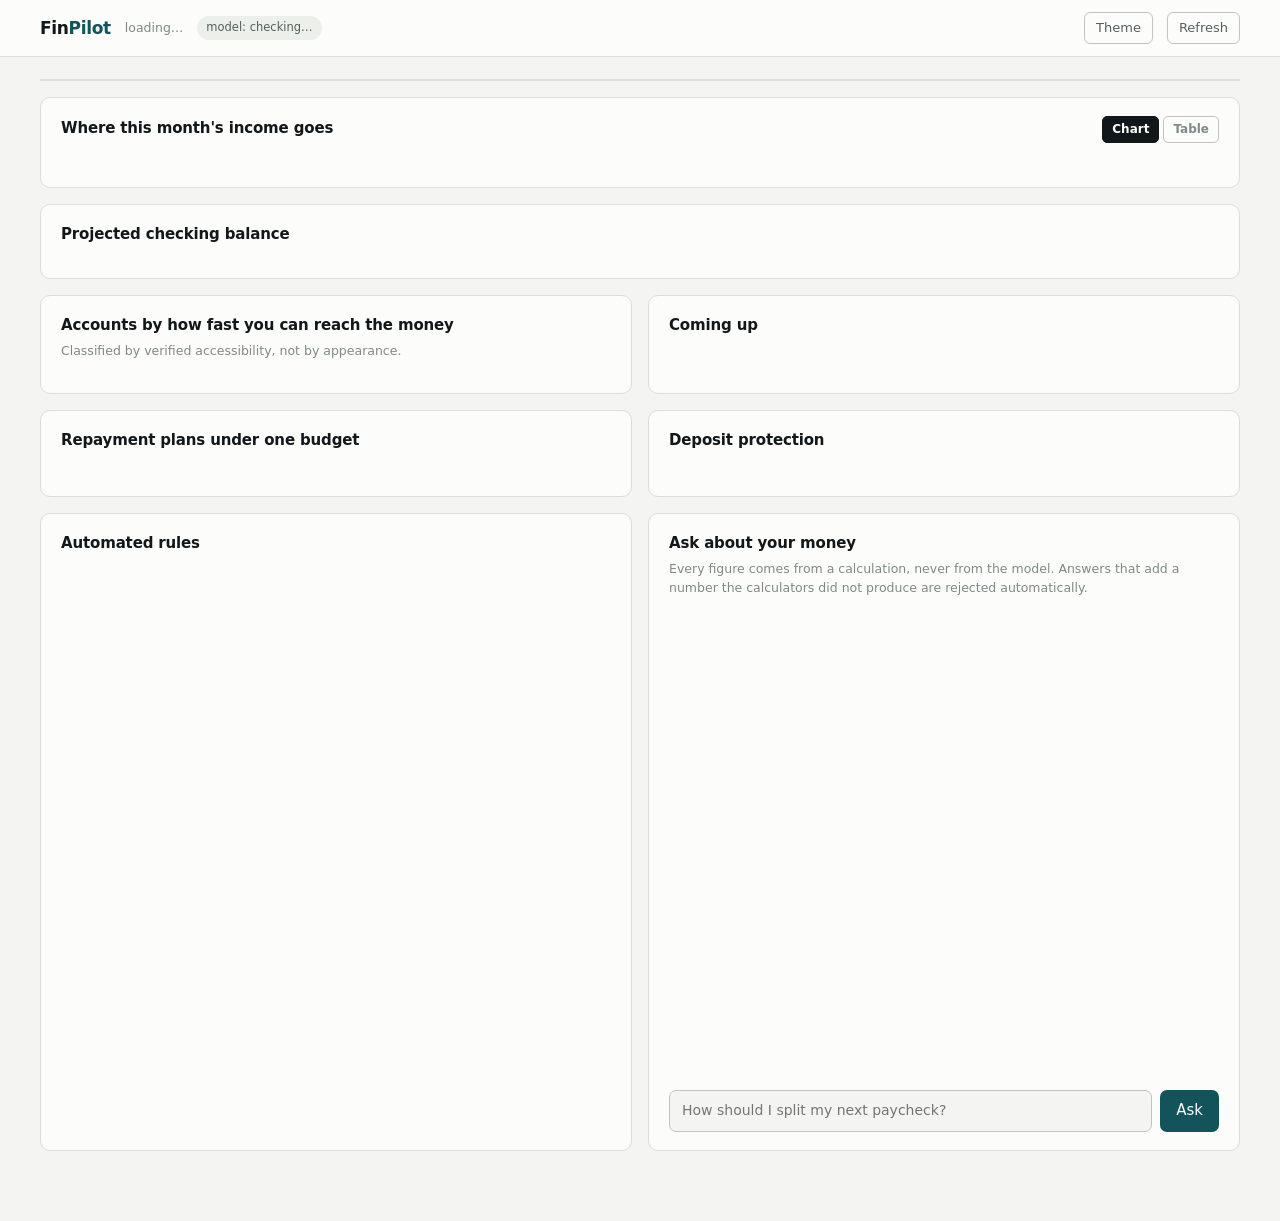
==== finpilot/web/index.html @ 80015bab "Implement FinPilot: full AI personal finance application Paycheck-splitting allocation engine as the" ====
<!doctype html>
<html lang="en">
<head>
<meta charset="utf-8">
<meta name="viewport" content="width=device-width, initial-scale=1">
<title>FinPilot</title>
<style>
:root{
  color-scheme: light;
  --bg:#F4F5F2; --surface-1:#FCFCFB; --surface-2:#EDEFEA;
  --text-primary:#12181A; --text-secondary:#54615F; --text-muted:#7E8A87;
  --rule:#DBDFD8; --rule-strong:#BFC5BC;
  --accent:#12545A; --accent-soft:#DCE9E8;
  --good:#2E6B41; --warn:#8A5D07; --critical:#9B2C1B;
  --good-soft:#DFEADF; --warn-soft:#F4E8CE; --critical-soft:#F4E0DB;
  --series-1:#2a78d6; --series-2:#eb6834; --series-3:#1baf7a;
  --series-4:#eda100; --series-5:#e87ba4;
}
@media (prefers-color-scheme: dark){
  :root:not([data-theme="light"]){
    color-scheme: dark;
    --bg:#101413; --surface-1:#1a1a19; --surface-2:#212826;
    --text-primary:#EAEDE8; --text-secondary:#A6B0AD; --text-muted:#7A8582;
    --rule:#2A3230; --rule-strong:#3D4744;
    --accent:#63B7B9; --accent-soft:#14383A;
    --good:#82BA8A; --warn:#D9A94E; --critical:#E38A76;
    --good-soft:#1C2C20; --warn-soft:#33280F; --critical-soft:#3A211B;
    --series-1:#3987e5; --series-2:#d95926; --series-3:#199e70;
    --series-4:#c98500; --series-5:#d55181;
  }
}
:root[data-theme="dark"]{
  color-scheme: dark;
  --bg:#101413; --surface-1:#1a1a19; --surface-2:#212826;
  --text-primary:#EAEDE8; --text-secondary:#A6B0AD; --text-muted:#7A8582;
  --rule:#2A3230; --rule-strong:#3D4744;
  --accent:#63B7B9; --accent-soft:#14383A;
  --good:#82BA8A; --warn:#D9A94E; --critical:#E38A76;
  --good-soft:#1C2C20; --warn-soft:#33280F; --critical-soft:#3A211B;
  --series-1:#3987e5; --series-2:#d95926; --series-3:#199e70;
  --series-4:#c98500; --series-5:#d55181;
}
*{box-sizing:border-box}
body{margin:0;background:var(--bg);color:var(--text-primary);
  font:15px/1.55 ui-sans-serif,system-ui,-apple-system,"Segoe UI",Roboto,sans-serif;
  -webkit-font-smoothing:antialiased}
.num{font-variant-numeric:tabular-nums;
  font-family:ui-monospace,SFMono-Regular,"SF Mono",Menlo,monospace}
h1,h2,h3{margin:0;font-weight:600;letter-spacing:-.01em}
a{color:var(--accent)}
button{font:inherit;cursor:pointer}
:focus-visible{outline:2px solid var(--accent);outline-offset:2px;border-radius:3px}
@media (prefers-reduced-motion:reduce){*{transition:none!important;animation:none!important}}

header{background:var(--surface-1);border-bottom:1px solid var(--rule);
  position:sticky;top:0;z-index:40}
.hin{max-width:1240px;margin:0 auto;padding:12px 20px;display:flex;
  align-items:center;gap:14px;flex-wrap:wrap}
.brand{font-weight:600;letter-spacing:-.02em;font-size:17px}
.brand span{color:var(--accent)}
.meta{color:var(--text-muted);font-size:12.5px}
.pill{font-size:11.5px;padding:3px 9px;border-radius:999px;white-space:nowrap;
  background:var(--surface-2);color:var(--text-secondary)}
.pill.on{background:var(--good-soft);color:var(--good)}
.pill.off{background:var(--warn-soft);color:var(--warn)}
.spacer{margin-left:auto}
.ghost{background:transparent;border:1px solid var(--rule-strong);
  color:var(--text-secondary);border-radius:6px;padding:5px 11px;font-size:13px}
.ghost:hover{color:var(--text-primary);border-color:var(--text-secondary)}

main{max-width:1240px;margin:0 auto;padding:22px 20px 70px}
.grid{display:grid;gap:16px}
.cols-2{grid-template-columns:repeat(auto-fit,minmax(400px,1fr))}
.card{background:var(--surface-1);border:1px solid var(--rule);border-radius:10px;
  padding:18px 20px}
.card h2{font-size:15px;display:flex;align-items:baseline;gap:10px;margin-bottom:4px}
.card .sub{color:var(--text-muted);font-size:12.5px;margin-bottom:14px}

/* hero stats */
.stats{display:grid;grid-template-columns:repeat(auto-fit,minmax(170px,1fr));
  gap:1px;background:var(--rule);border:1px solid var(--rule);border-radius:10px;
  overflow:hidden;margin-bottom:16px}
.stat{background:var(--surface-1);padding:16px 18px}
.stat .k{font-size:11.5px;letter-spacing:.05em;text-transform:uppercase;
  color:var(--text-muted)}
.stat .v{font-size:26px;font-weight:600;letter-spacing:-.02em;margin-top:6px}
.stat .d{font-size:12px;color:var(--text-secondary);margin-top:4px}
.stat.hero .v{color:var(--accent)}

/* paycheck split */
.pay{margin-bottom:18px}
.payhead{display:flex;justify-content:space-between;align-items:baseline;
  gap:12px;flex-wrap:wrap;margin-bottom:7px}
.payhead .t{font-weight:600;font-size:14px}
.payhead .r{color:var(--text-secondary);font-size:12.5px}
.bar{display:flex;height:34px;border-radius:5px;overflow:hidden;
  background:var(--surface-2);gap:2px}
.seg{position:relative;display:flex;align-items:center;justify-content:center;
  min-width:2px;transition:filter .12s}
.seg:hover{filter:brightness(1.08)}
.seg b{font-size:11.5px;color:#fff;font-weight:600;text-shadow:0 1px 2px rgba(0,0,0,.45);
  padding:0 6px;white-space:nowrap;overflow:hidden}
.legend{display:flex;flex-wrap:wrap;gap:5px 16px;margin-top:9px;font-size:12.5px;
  color:var(--text-secondary)}
.legend i{width:10px;height:10px;border-radius:2px;display:inline-block;
  margin-right:6px;vertical-align:-1px}

/* allocation table */
table{width:100%;border-collapse:collapse;font-size:13.5px}
th{text-align:left;font-size:11px;letter-spacing:.06em;text-transform:uppercase;
  color:var(--text-muted);font-weight:600;padding:8px 10px 8px 0;
  border-bottom:1px solid var(--rule-strong)}
td{padding:9px 10px 9px 0;border-bottom:1px solid var(--rule);
  color:var(--text-secondary);vertical-align:top}
td.k{color:var(--text-primary)}
td.r,th.r{text-align:right;padding-right:0}
tr:last-child td{border-bottom:0}
.tag{font-size:10.5px;padding:2px 6px;border-radius:3px;white-space:nowrap;
  background:var(--surface-2);color:var(--text-secondary)}
.tag.due{background:var(--critical-soft);color:var(--critical)}
.tag.later{background:var(--surface-2);color:var(--text-muted)}
.tag.prot{background:var(--accent-soft);color:var(--accent)}
.reason{font-size:12px;color:var(--text-muted);margin-top:3px;max-width:52ch}
.scroll{overflow-x:auto}
.toggle{display:flex;gap:4px}
.toggle button{background:transparent;border:1px solid var(--rule-strong);
  color:var(--text-muted);border-radius:5px;padding:3px 9px;font-size:12px}
.toggle button[aria-pressed=true]{background:var(--text-primary);
  color:var(--surface-1);border-color:var(--text-primary)}
[hidden]{display:none!important}

/* chart */
.chartwrap{position:relative}
svg{display:block;width:100%;height:auto;overflow:visible}
.tip{position:absolute;pointer-events:none;background:var(--surface-1);
  border:1px solid var(--rule-strong);border-radius:6px;padding:7px 10px;
  font-size:12.5px;box-shadow:0 4px 16px rgba(0,0,0,.14);white-space:nowrap;
  z-index:5;color:var(--text-primary)}

/* lists */
.rows{display:flex;flex-direction:column}
.row{display:flex;justify-content:space-between;gap:12px;padding:10px 0;
  border-bottom:1px solid var(--rule);align-items:flex-start}
.row:last-child{border-bottom:0}
.row .l{min-width:0}
.row .n{font-weight:500;font-size:14px}
.row .s{font-size:12px;color:var(--text-muted);margin-top:2px}
.row .v{text-align:right;white-space:nowrap;font-size:14px}
.row .v small{display:block;font-size:11.5px;color:var(--text-muted);
  font-weight:400}

/* assistant */
.chat{display:flex;flex-direction:column;height:520px}
.log{flex:1;overflow-y:auto;display:flex;flex-direction:column;gap:12px;
  padding-right:4px}
.msg{max-width:92%}
.msg.u{align-self:flex-end;background:var(--accent-soft);color:var(--text-primary);
  padding:8px 12px;border-radius:10px 10px 2px 10px;font-size:14px}
.msg.a{align-self:flex-start}
.msg.a .body{background:var(--surface-2);padding:10px 13px;border-radius:10px 10px 10px 2px;
  font-size:14px;white-space:pre-wrap}
.msg.a .foot{display:flex;flex-wrap:wrap;gap:6px;margin-top:6px;align-items:center}
.chip{font-size:10.5px;padding:2px 7px;border-radius:3px;background:var(--surface-2);
  color:var(--text-muted)}
.chip.state{background:var(--accent-soft);color:var(--accent)}
.chip.ok{background:var(--good-soft);color:var(--good)}
.chip.warn{background:var(--warn-soft);color:var(--warn)}
.ev{margin-top:6px;font-size:12px}
.ev summary{cursor:pointer;color:var(--text-muted)}
.ev pre{background:var(--surface-2);padding:9px;border-radius:6px;overflow:auto;
  max-height:230px;font-size:11.5px;margin:6px 0 0;color:var(--text-secondary)}
.sugg{display:flex;flex-wrap:wrap;gap:6px;margin:10px 0}
.sugg button{background:transparent;border:1px solid var(--rule-strong);
  color:var(--text-secondary);border-radius:999px;padding:4px 11px;font-size:12.5px}
.sugg button:hover{border-color:var(--accent);color:var(--accent)}
.ask{display:flex;gap:8px;margin-top:10px}
.ask input{flex:1;background:var(--bg);border:1px solid var(--rule-strong);
  border-radius:7px;padding:9px 12px;font:inherit;font-size:14px;
  color:var(--text-primary)}
.ask button{background:var(--accent);color:var(--surface-1);border:0;
  border-radius:7px;padding:9px 16px;font-weight:500}
.ask button:disabled{opacity:.5;cursor:default}
.note{font-size:12px;color:var(--text-muted);margin-top:8px;line-height:1.45}
.empty{color:var(--text-muted);font-size:13.5px;padding:14px 0}
@media (max-width:720px){ .chat{height:440px} .stat .v{font-size:22px} }
</style>
</head>
<body data-palette="#2a78d6,#eb6834,#1baf7a,#eda100,#e87ba4">

<header>
  <div class="hin">
    <div class="brand">Fin<span>Pilot</span></div>
    <span class="meta" id="hhname">loading…</span>
    <span class="pill" id="llmpill">model: checking…</span>
    <div class="spacer"></div>
    <button class="ghost" id="theme" type="button">Theme</button>
    <button class="ghost" id="refresh" type="button">Refresh</button>
  </div>
</header>

<main>
  <div class="stats" id="stats"></div>

  <div class="grid cols-2">
    <section class="card" style="grid-column:1/-1">
      <h2>Where this month's income goes
        <div class="toggle spacer" role="group" aria-label="View">
          <button type="button" id="v-chart" aria-pressed="true">Chart</button>
          <button type="button" id="v-table" aria-pressed="false">Table</button>
        </div>
      </h2>
      <div class="sub" id="plansub"></div>
      <div id="paybars"></div>
      <div class="legend" id="paylegend"></div>
      <div id="paytable" hidden class="scroll"></div>
      <p class="note" id="planrule"></p>
    </section>

    <section class="card" style="grid-column:1/-1">
      <h2>Projected checking balance</h2>
      <div class="sub" id="fcsub"></div>
      <div class="chartwrap" id="fcwrap"></div>
    </section>

    <section class="card">
      <h2>Accounts by how fast you can reach the money</h2>
      <div class="sub">Classified by verified accessibility, not by appearance.</div>
      <div class="rows" id="liq"></div>
    </section>

    <section class="card">
      <h2>Coming up</h2>
      <div class="sub" id="billsub"></div>
      <div class="rows" id="bills"></div>
    </section>

    <section class="card">
      <h2>Repayment plans under one budget</h2>
      <div class="sub" id="debtsub"></div>
      <div class="scroll" id="debt"></div>
      <p class="note" id="debtnote"></p>
    </section>

    <section class="card">
      <h2>Deposit protection</h2>
      <div class="sub" id="covsub"></div>
      <div class="rows" id="cov"></div>
      <p class="note" id="covnote"></p>
    </section>

    <section class="card">
      <h2>Automated rules</h2>
      <div class="sub" id="autosub"></div>
      <div class="rows" id="auto"></div>
    </section>

    <section class="card">
      <h2>Ask about your money</h2>
      <div class="sub">Every figure comes from a calculation, never from the model.
        Answers that add a number the calculators did not produce are rejected
        automatically.</div>
      <div class="chat">
        <div class="log" id="log"></div>
        <div class="sugg" id="sugg"></div>
        <form class="ask" id="askform">
          <input id="q" placeholder="How should I split my next paycheck?"
                 autocomplete="off" aria-label="Ask a question">
          <button type="submit" id="send">Ask</button>
        </form>
      </div>
    </section>
  </div>
</main>

<script>
const $ = s => document.querySelector(s);
const money = m => (m && m.display) ? m.display : "—";
const val = m => m ? parseFloat(m.amount) : 0;
const esc = s => String(s == null ? "" : s)
  .replace(/&/g,"&amp;").replace(/</g,"&lt;").replace(/>/g,"&gt;");

/* ---- purpose -> categorical slot, fixed order, never cycled ---- */
const GROUPS = [
  {key:"required",  label:"Required debt & bills", slot:1,
   purposes:["required_debt","card_statement","bill"]},
  {key:"reserves",  label:"Protected reserves",    slot:2,
   purposes:["emergency_reserve","annual_reserve","tax_reserve","buffer"]},
  {key:"spending",  label:"Everyday spending",     slot:3, purposes:["spending"]},
  {key:"investing", label:"Investment cash",       slot:4, purposes:["investment_cash"]},
  {key:"extra",     label:"Extra principal",       slot:5,
   purposes:["extra_principal","goal"]},
];
const groupOf = p => (GROUPS.find(g => g.purposes.includes(p)) || GROUPS[4]);
const slotColor = n => `var(--series-${n})`;

let DATA = null;

async function load(){
  const r = await fetch("/api/dashboard");
  DATA = await r.json();
  renderAll();
}

function renderAll(){
  const d = DATA;
  $("#hhname").textContent = `${d.household} · as of ${d.as_of}`;
  const llm = d.llm || {};
  const pill = $("#llmpill");
  pill.textContent = llm.reachable
    ? `model: ${llm.model} @ ${llm.runtime||"local"}`
    : "model: not connected — answers come from the calculators";
  pill.className = "pill " + (llm.reachable ? "on" : "off");

  renderStats(d);
  renderPlan(d.plan);
  renderForecast(d.forecast);
  renderLiquidity(d.liquidity);
  renderBills(d.bills);
  renderDebt(d.debt);
  renderCoverage(d.coverage);
  renderAutomation(d.automation);
}

/* ---------------- hero stats ---------------- */
function renderStats(d){
  const o = d.overview, a = d.allowance, b = d.buffer, bills = d.bills;
  const monthlyRequired = (bills.obligations||[])
    .filter(x=>x.required).reduce((s,x)=>s+val(x.amount),0);
  const cash = val(o.total_cash) - val(o.protected_reserves);
  const runway = monthlyRequired > 0
    ? Math.floor(cash / (monthlyRequired/30)) : 0;
  const items = [
    {k:"Days of runway", v:String(runway), d:"Committed obligations funded from "
      +"unreserved cash at the current rate", hero:true},
    {k:"Safe to spend",  v:money(a.amount),
     d:`through ${a.through} · set by the low point, not the ending balance`},
    {k:"Cash",           v:money(o.total_cash),
     d:`${money(o.protected_reserves)} of it is reserved`},
    {k:"Debt",           v:money(o.total_debt), d:"across every liability on file"},
    {k:"Net worth",      v:money(o.net_worth),
     d:`includes ${money(o.estimated_assets)} of estimated assets`},
  ];
  $("#stats").innerHTML = items.map(i=>`
    <div class="stat${i.hero?" hero":""}">
      <div class="k">${esc(i.k)}</div>
      <div class="v num">${esc(i.v)}</div>
      <div class="d">${esc(i.d)}</div>
    </div>`).join("");
}

/* ---------------- paycheck split ---------------- */
function renderPlan(plan){
  const pays = plan.paychecks || [];
  $("#plansub").textContent =
    `${plan.month} · targets ${money(plan.plan.total_target)} against expected income of `
    + `${money(plan.plan.expected_income)}`;
  $("#planrule").textContent = plan.rule || "";

  const used = new Set();
  const bars = pays.map(p => {
    const funded = (p.allocations||[]).filter(a => val(a.amount) > 0);
    const total = funded.reduce((s,a)=>s+val(a.amount),0) || 1;
    const byGroup = {};
    funded.forEach(a=>{
      const g = groupOf(a.purpose);
      byGroup[g.key] = byGroup[g.key] || {g, amount:0, items:[]};
      byGroup[g.key].amount += val(a.amount);
      byGroup[g.key].items.push(a);
    });
    const segs = GROUPS.filter(g=>byGroup[g.key]).map(g=>byGroup[g.key]);
    segs.forEach(s=>used.add(s.g.key));
    const short = (p.shortfalls||[]).length;
    return `
      <div class="pay">
        <div class="payhead">
          <span class="t">Paycheck ${esc(p.pay_date)} — ${esc(money(p.available))} in</span>
          <span class="r">${esc(money(p.allocated))} allocated${
            short ? ` · <span style="color:var(--critical)">${short} shortfall</span>` : ""}</span>
        </div>
        <div class="bar">${segs.map(s=>{
          const pct = (s.amount/total)*100;
          const label = pct > 11 ? `<b>${s.g.label.split(" ")[0]} $${Math.round(s.amount).toLocaleString()}</b>` : "";
          return `<div class="seg" style="width:${pct}%;background:${slotColor(s.g.slot)}"
            title="${esc(s.g.label)}: $${s.amount.toFixed(2)} (${pct.toFixed(1)}%)">${label}</div>`;
        }).join("")}</div>
      </div>`;
  }).join("");
  $("#paybars").innerHTML = bars || `<p class="empty">No income events this month.</p>`;
  $("#paylegend").innerHTML = GROUPS.filter(g=>used.has(g.key)).map(g=>
    `<span><i style="background:${slotColor(g.slot)}"></i>${esc(g.label)}</span>`).join("");

  // table view — also the relief for the light-mode contrast warning
  const rows = [];
  pays.forEach(p=>{
    (p.allocations||[]).forEach(a=>{
      const funded = val(a.amount) > 0;
      const tag = a.urgency === "due_before_next_income"
        ? `<span class="tag due">due before next pay</span>`
        : a.status === "deferred" ? `<span class="tag later">next paycheck</span>`
        : a.urgency === "protected_floor" ? `<span class="tag prot">protected</span>` : "";
      rows.push(`<tr>
        <td class="k">${esc(a.name)}${tag?" "+tag:""}
          <div class="reason">${esc(a.reason)}</div></td>
        <td>${esc(a.due_date||"—")}</td>
        <td class="r num">${esc(p.pay_date.slice(8))}</td>
        <td class="r num" style="color:${funded?"var(--text-primary)":"var(--text-muted)"}">
          ${esc(money(a.amount))}</td>
        <td class="r num">${esc(money(a.monthly_target))}</td>
      </tr>`);
    });
  });
  $("#paytable").innerHTML = `<table>
    <thead><tr><th>Destination</th><th>Due</th><th class="r">Pay day</th>
      <th class="r">Allocated</th><th class="r">Monthly target</th></tr></thead>
    <tbody>${rows.join("")}</tbody></table>`;
}

$("#v-chart").onclick = () => setView(true);
$("#v-table").onclick = () => setView(false);
function setView(chart){
  $("#v-chart").setAttribute("aria-pressed", String(chart));
  $("#v-table").setAttribute("aria-pressed", String(!chart));
  $("#paybars").hidden = !chart; $("#paylegend").hidden = !chart;
  $("#paytable").hidden = chart;
}

/* ---------------- forecast line chart ---------------- */
function renderForecast(fc){
  const pts = (fc.daily||[]).map(d=>({d:d.date, v:parseFloat(d.closing)}));
  if(!pts.length){ $("#fcwrap").innerHTML = `<p class="empty">No forecast.</p>`; return; }
  const lp = fc.low_point || {};
  $("#fcsub").textContent =
    `${fc.account_name} · low point ${money(lp.balance)} on ${lp.date}`
    + ((fc.negative_days||[]).length ? ` · goes negative on ${fc.negative_days[0]}`
                                     : " · stays positive through the window");

  const W=900, H=230, P={t:14,r:16,b:26,l:62};
  const xs = i => P.l + (i/(pts.length-1))*(W-P.l-P.r);
  const lo = Math.min(0, ...pts.map(p=>p.v)), hi = Math.max(...pts.map(p=>p.v));
  const pad = (hi-lo)*0.12 || 100;
  const y0 = lo-pad, y1 = hi+pad;
  const ys = v => P.t + (1-(v-y0)/(y1-y0))*(H-P.t-P.b);
  const ticks = [y0, y0+(y1-y0)/2, y1].map(v=>Math.round(v/100)*100);
  const line = pts.map((p,i)=>`${i?"L":"M"}${xs(i).toFixed(1)},${ys(p.v).toFixed(1)}`).join("");
  const area = `${line}L${xs(pts.length-1).toFixed(1)},${ys(y0).toFixed(1)}`
             + `L${xs(0).toFixed(1)},${ys(y0).toFixed(1)}Z`;
  const lowIdx = pts.reduce((b,p,i)=>p.v<pts[b].v?i:b,0);

  $("#fcwrap").innerHTML = `
  <svg viewBox="0 0 ${W} ${H}" role="img"
       aria-label="Projected daily checking balance; low point ${money(lp.balance)} on ${lp.date}">
    <defs><linearGradient id="fg" x1="0" y1="0" x2="0" y2="1">
      <stop offset="0%" stop-color="var(--series-1)" stop-opacity=".22"/>
      <stop offset="100%" stop-color="var(--series-1)" stop-opacity="0"/>
    </linearGradient></defs>
    ${ticks.map(t=>`<g>
      <line x1="${P.l}" x2="${W-P.r}" y1="${ys(t)}" y2="${ys(t)}"
            stroke="var(--rule)" stroke-width="1"/>
      <text x="${P.l-10}" y="${ys(t)+4}" text-anchor="end" font-size="11"
            fill="var(--text-muted)">$${t.toLocaleString()}</text></g>`).join("")}
    ${y0<0?`<line x1="${P.l}" x2="${W-P.r}" y1="${ys(0)}" y2="${ys(0)}"
       stroke="var(--critical)" stroke-width="1" stroke-dasharray="3 3"/>`:""}
    <path d="${area}" fill="url(#fg)"/>
    <path d="${line}" fill="none" stroke="var(--series-1)" stroke-width="2"
          stroke-linejoin="round" stroke-linecap="round"/>
    <circle cx="${xs(lowIdx)}" cy="${ys(pts[lowIdx].v)}" r="4.5"
            fill="var(--series-1)" stroke="var(--surface-1)" stroke-width="2"/>
    <text x="${xs(lowIdx)}" y="${ys(pts[lowIdx].v)-11}" text-anchor="middle"
          font-size="11.5" font-weight="600" fill="var(--text-primary)">
      low $${Math.round(pts[lowIdx].v).toLocaleString()}</text>
    <text x="${P.l}" y="${H-6}" font-size="11" fill="var(--text-muted)">${pts[0].d}</text>
    <text x="${W-P.r}" y="${H-6}" text-anchor="end" font-size="11"
          fill="var(--text-muted)">${pts[pts.length-1].d}</text>
    <line id="cross" x1="0" x2="0" y1="${P.t}" y2="${H-P.b}" stroke="var(--rule-strong)"
          stroke-width="1" opacity="0"/>
    <rect x="${P.l}" y="${P.t}" width="${W-P.l-P.r}" height="${H-P.t-P.b}"
          fill="transparent" id="hit"/>
  </svg><div class="tip" id="tip" style="display:none"></div>`;

  const svg = $("#fcwrap svg"), tip = $("#tip"), cross = $("#cross");
  $("#hit").addEventListener("pointermove", e=>{
    const box = svg.getBoundingClientRect();
    const px = (e.clientX-box.left)/box.width*W;
    let i = Math.round((px-P.l)/((W-P.l-P.r)/(pts.length-1)));
    i = Math.max(0, Math.min(pts.length-1, i));
    cross.setAttribute("x1", xs(i)); cross.setAttribute("x2", xs(i));
    cross.setAttribute("opacity", ".9");
    tip.style.display="block";
    tip.innerHTML = `<b>${pts[i].d}</b><br>$${pts[i].v.toLocaleString(undefined,
      {minimumFractionDigits:2, maximumFractionDigits:2})}`;
    const wrapBox = $("#fcwrap").getBoundingClientRect();
    tip.style.left = Math.min(wrapBox.width-150,
      Math.max(0, (xs(i)/W)*wrapBox.width - 60)) + "px";
    tip.style.top = ((ys(pts[i].v)/H)*wrapBox.height - 52) + "px";
  });
  $("#hit").addEventListener("pointerleave", ()=>{
    tip.style.display="none"; cross.setAttribute("opacity","0"); });
}

/* ---------------- lists ---------------- */
function renderLiquidity(l){
  $("#liq").innerHTML = (l.tiers||[]).map(t=>`
    <div class="row"><div class="l">
      <div class="n">${esc(t.name)}</div>
      <div class="s">${esc(t.treatment)}</div></div>
      <div class="v num">${esc(money(t.available))}
        <small>${esc(t.tier_label||t.tier)}</small></div></div>`).join("")
    || `<p class="empty">No accounts.</p>`;
}

function renderBills(b){
  $("#billsub").textContent =
    `${b.count} obligations totalling ${money(b.total_due)} in ${b.window_days} days`;
  $("#bills").innerHTML = (b.obligations||[]).slice(0,10).map(o=>`
    <div class="row"><div class="l">
      <div class="n">${esc(o.name)}</div>
      <div class="s">${esc(o.due_date)} · in ${o.days_away} days · from
        ${esc(o.funding_account)} · ${esc(o.execution_owner.replace(/_/g," "))}
        ${o.amount_confirmed?"":" · amount estimated"}</div></div>
      <div class="v num">${esc(money(o.amount))}</div></div>`).join("")
    || `<p class="empty">Nothing due in this window.</p>`;
}

function renderDebt(d){
  if(d.error){ $("#debt").innerHTML = `<p class="empty">${esc(d.error)}</p>`; return; }
  $("#debtsub").textContent =
    `Budget ${money(d.budget)} — ${money(d.required_total)} required, `
    + `${money(d.extra)} extra`;
  $("#debtnote").textContent = d.objective_note || "";
  $("#debt").innerHTML = `<table>
    <thead><tr><th>Plan</th><th>First payoff</th><th class="r">Clears in</th>
      <th class="r">Total interest</th><th class="r">vs lowest cost</th></tr></thead>
    <tbody>${(d.results||[]).map(r=>{
      const prem = val(r.interest_premium_vs_lowest_cost);
      return `<tr>
        <td class="k">${esc(r.label)}</td>
        <td>${r.first_payoff ? esc(r.first_payoff.debt)+" · month "+r.first_payoff.month : "—"}</td>
        <td class="r num">${r.months_to_clear} mo</td>
        <td class="r num">${esc(money(r.total_interest))}</td>
        <td class="r num" style="color:${prem>0?"var(--warn)":"var(--good)"}">
          ${prem>0?"+"+esc(money(r.interest_premium_vs_lowest_cost)):"benchmark"}</td>
      </tr>`;}).join("")}</tbody></table>`;
}

function renderCoverage(c){
  const un = val(c.total_uncovered);
  $("#covsub").innerHTML = un > 0
    ? `<span style="color:var(--critical)">${esc(money(c.total_uncovered))} estimated uncovered</span>`
    : `All estimated deposits sit within their category limits`;
  $("#cov").innerHTML = (c.buckets||[]).map(b=>{
    const u = val(b.uncovered);
    return `<div class="row"><div class="l">
      <div class="n">${esc(b.institution_name)}</div>
      <div class="s">${esc(b.category)} · ${esc(b.regime)} · limit ${esc(money(b.limit))}
        ${val(b.via_sweep)>0?` · ${esc(money(b.via_sweep))} through a sweep program`:""}</div></div>
      <div class="v num">${esc(money(b.total))}
        <small style="color:${u>0?"var(--critical)":"var(--text-muted)"}">
          ${u>0?esc(money(b.uncovered))+" uncovered":"fully covered"}</small></div></div>`;
  }).join("") || `<p class="empty">No deposit accounts.</p>`;
  $("#covnote").textContent = (c.caveats||[])[0] || "";
}

function renderAutomation(a){
  const active = (a.policies||[]).filter(p=>!p.paused);
  $("#autosub").textContent = `${active.length} active of ${a.policies.length}`
    + (a.globally_paused ? " · all future runs are paused" : "");
  $("#auto").innerHTML = active.map(p=>`
    <div class="row"><div class="l">
      <div class="n">${esc(p.name)}</div>
      <div class="s">to ${esc(p.destination)} · ${esc(p.authorization)} authorization
        ${p.per_run_cap?` · capped at ${esc(money(p.per_run_cap))} per run`:""}
        ${p.authorized?"":" · not yet authorized"}</div></div>
      <div class="v num">${val(p.amount)>0?esc(money(p.amount)):"—"}
        <small>${val(p.amount)>0?"priority "+p.priority:"target already met"}</small>
      </div></div>`).join("")
    || `<p class="empty">No rules configured.</p>`;
}

/* ---------------- assistant ---------------- */
async function suggestions(){
  const r = await fetch("/api/ask/suggestions"); const d = await r.json();
  $("#sugg").innerHTML = d.suggestions.map(s=>
    `<button type="button">${esc(s)}</button>`).join("");
  $("#sugg").querySelectorAll("button").forEach(b=>{
    b.onclick = () => { $("#q").value = b.textContent; ask(); };
  });
}

function bubble(cls, html){
  const el = document.createElement("div");
  el.className = "msg " + cls; el.innerHTML = html;
  $("#log").appendChild(el); $("#log").scrollTop = $("#log").scrollHeight;
  return el;
}

async function ask(){
  const q = $("#q").value.trim(); if(!q) return;
  $("#q").value = ""; $("#send").disabled = true;
  bubble("u", esc(q));
  const pending = bubble("a", `<div class="body">Working…</div>`);
  try{
    const r = await fetch("/api/ask", {method:"POST",
      headers:{"Content-Type":"application/json"},
      body: JSON.stringify({question:q})});
    const d = await r.json();
    const gOk = d.grounding && d.grounding.ok;
    const chips = [
      d.state !== "informational"
        ? `<span class="chip state">${esc(d.state.replace(/_/g," "))}</span>` : "",
      `<span class="chip">${esc(d.intent)}</span>`,
      (d.tools_called||[]).map(t=>`<span class="chip">${esc(t)}</span>`).join(""),
      d.used_model
        ? `<span class="chip ok">model wrote it · ${d.grounding.checked||0} figures verified</span>`
        : `<span class="chip warn">${gOk===false?"model output rejected — ":""}calculator wording</span>`,
      `<span class="chip">${d.latency_ms}ms</span>`,
    ].join("");
    pending.innerHTML =
      `<div class="body">${esc(d.answer)}</div>
       <div class="foot">${chips}</div>
       <details class="ev"><summary>Show the calculation this came from</summary>
         <pre>${esc(JSON.stringify(d.evidence, null, 2).slice(0, 9000))}</pre></details>`;
  }catch(e){
    pending.innerHTML = `<div class="body">The request failed: ${esc(e.message)}. `
      + `Nothing was calculated or changed.</div>`;
  }
  $("#send").disabled = false; $("#q").focus();
  $("#log").scrollTop = $("#log").scrollHeight;
}

$("#askform").addEventListener("submit", e => { e.preventDefault(); ask(); });
$("#refresh").onclick = load;
$("#theme").onclick = () => {
  const cur = document.documentElement.getAttribute("data-theme");
  const next = cur === "dark" ? "light" : "dark";
  document.documentElement.setAttribute("data-theme", next);
  try{ localStorage.setItem("finpilot-theme", next); }catch(e){}
  if(DATA) renderForecast(DATA.forecast);
};
try{
  const saved = localStorage.getItem("finpilot-theme");
  if(saved) document.documentElement.setAttribute("data-theme", saved);
}catch(e){}

load(); suggestions();
</script>
</body>
</html>
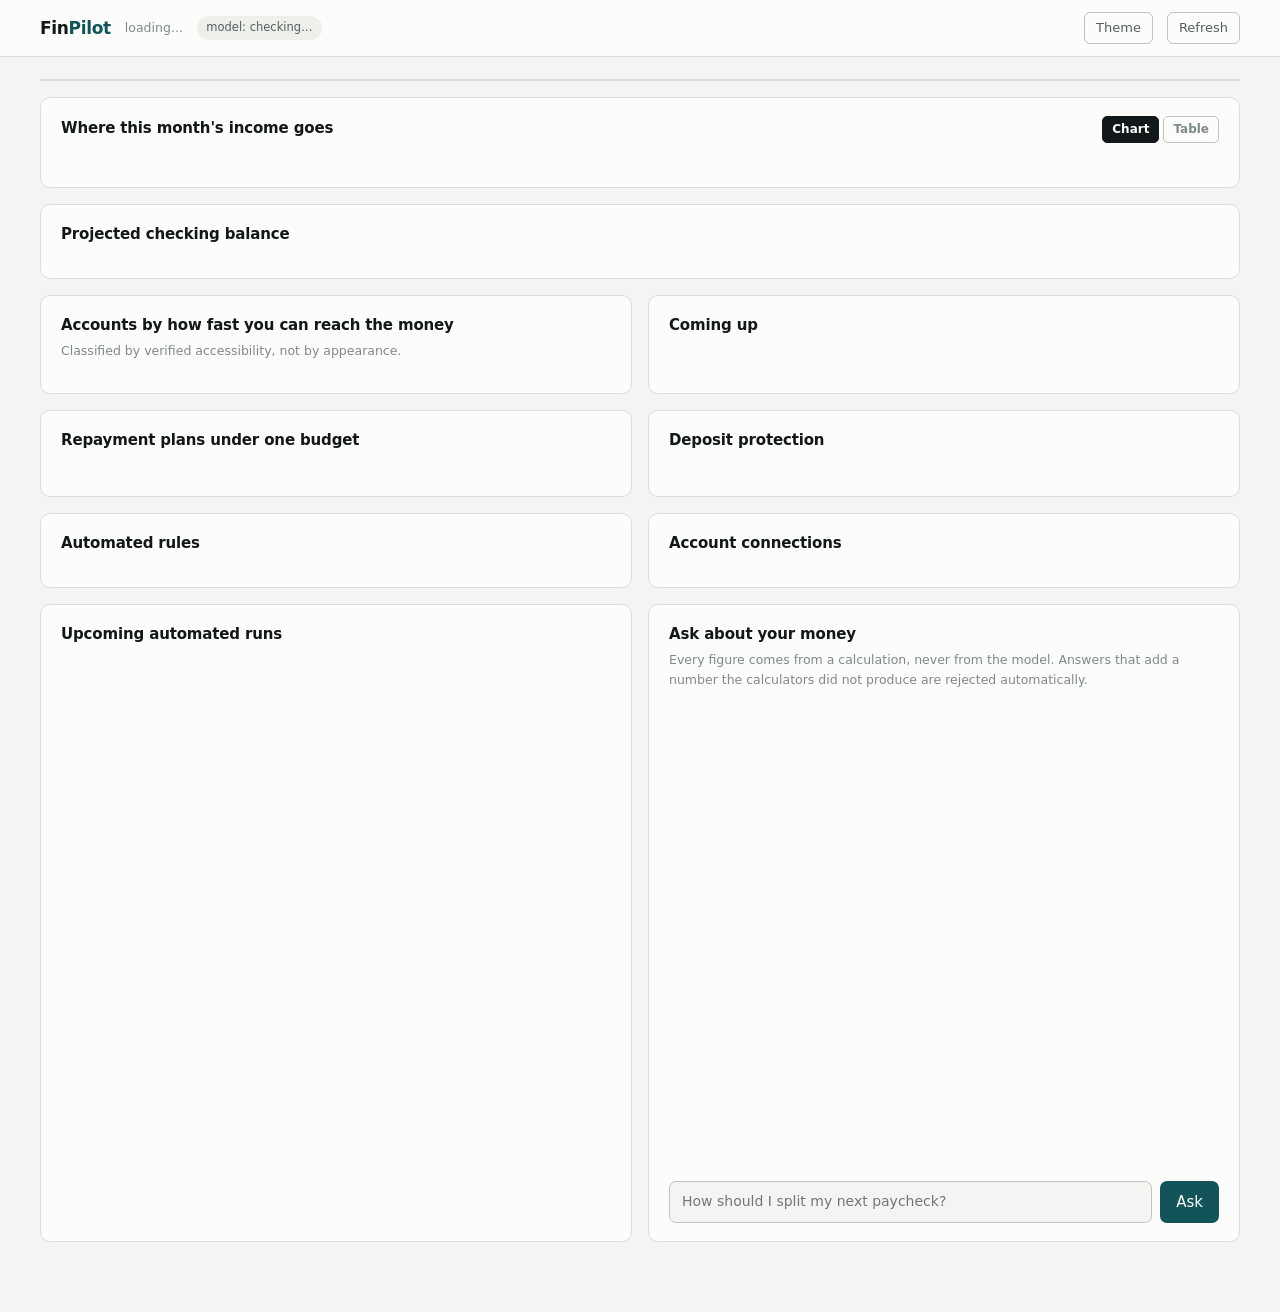
==== commit e3b7ad93: "Implement the spec's First-production-release features: connections, recurring activity, one-time pa" ====
--- a/finpilot/web/index.html
+++ b/finpilot/web/index.html
@@ -255,6 +255,18 @@
     </section>
 
     <section class="card">
+      <h2>Account connections</h2>
+      <div class="sub" id="connsub"></div>
+      <div class="rows" id="conn"></div>
+    </section>
+
+    <section class="card">
+      <h2>Upcoming automated runs</h2>
+      <div class="sub" id="recsub"></div>
+      <div class="rows" id="rec"></div>
+    </section>
+
+    <section class="card">
       <h2>Ask about your money</h2>
       <div class="sub">Every figure comes from a calculation, never from the model.
         Answers that add a number the calculators did not produce are rejected
@@ -319,6 +331,8 @@
   renderDebt(d.debt);
   renderCoverage(d.coverage);
   renderAutomation(d.automation);
+  renderConnections(d.connections);
+  renderRecurringActivity(d.recurring_activity);
 }
 
 /* ---------------- hero stats ---------------- */
@@ -576,6 +590,48 @@
     || `<p class="empty">No rules configured.</p>`;
 }
 
+function renderConnections(c){
+  if(!c) return;
+  const bad = c.unhealthy_count||0;
+  $("#connsub").textContent = bad
+    ? `${bad} of ${c.accounts.length} need attention`
+    : `All ${c.accounts.length} accounts connected`;
+  const rows = bad ? c.accounts.filter(a=>!a.healthy) : c.accounts;
+  $("#conn").innerHTML = rows.map(a=>`
+    <div class="row"><div class="l">
+      <div class="n">${esc(a.name)}</div>
+      <div class="s">${esc(a.institution||"")}${a.last_synced_at?
+        ` · last synced ${esc(a.last_synced_at.slice(0,10))}`:""}</div></div>
+      <div class="v"><span class="chip ${a.healthy?"ok":"warn"}">
+        ${a.healthy?"connected":esc(a.issue||"needs attention")}</span></div></div>`
+  ).join("") || `<p class="empty">No accounts.</p>`;
+}
+
+function renderRecurringActivity(r){
+  if(!r) return;
+  const blocked = r.will_not_run||[];
+  $("#recsub").textContent =
+    `${r.upcoming_runs.length} occurrence(s) in the next ${r.horizon_days} days`
+    + (blocked.length ? ` · ${blocked.length} won't run as scheduled` : "");
+  const show = (blocked.length ? blocked : r.upcoming_runs).slice(0, 10);
+  $("#rec").innerHTML = show.map(u=>`
+    <div class="row"><div class="l">
+      <div class="n">${esc(u.name)}</div>
+      <div class="s">${esc(u.date)} · ${esc(u.amount_note)}
+        ${u.reason_if_not?` · ${esc(u.reason_if_not)}`:""}</div></div>
+      <div class="v"><span class="chip ${u.will_run?"ok":"warn"}">
+        ${u.will_run?"on track":"won't run"}</span></div></div>`
+  ).join("") || `<p class="empty">No upcoming occurrences.</p>`;
+  if(r.unresolved_policies && r.unresolved_policies.length){
+    $("#rec").innerHTML += r.unresolved_policies.map(u=>`
+      <div class="row"><div class="l">
+        <div class="n">${esc(u.name)}</div>
+        <div class="s">unresolved · ${esc(u.issue)}</div></div>
+        <div class="v"><span class="chip warn">needs authorization</span></div></div>`
+    ).join("");
+  }
+}
+
 /* ---------------- assistant ---------------- */
 async function suggestions(){
   const r = await fetch("/api/ask/suggestions"); const d = await r.json();
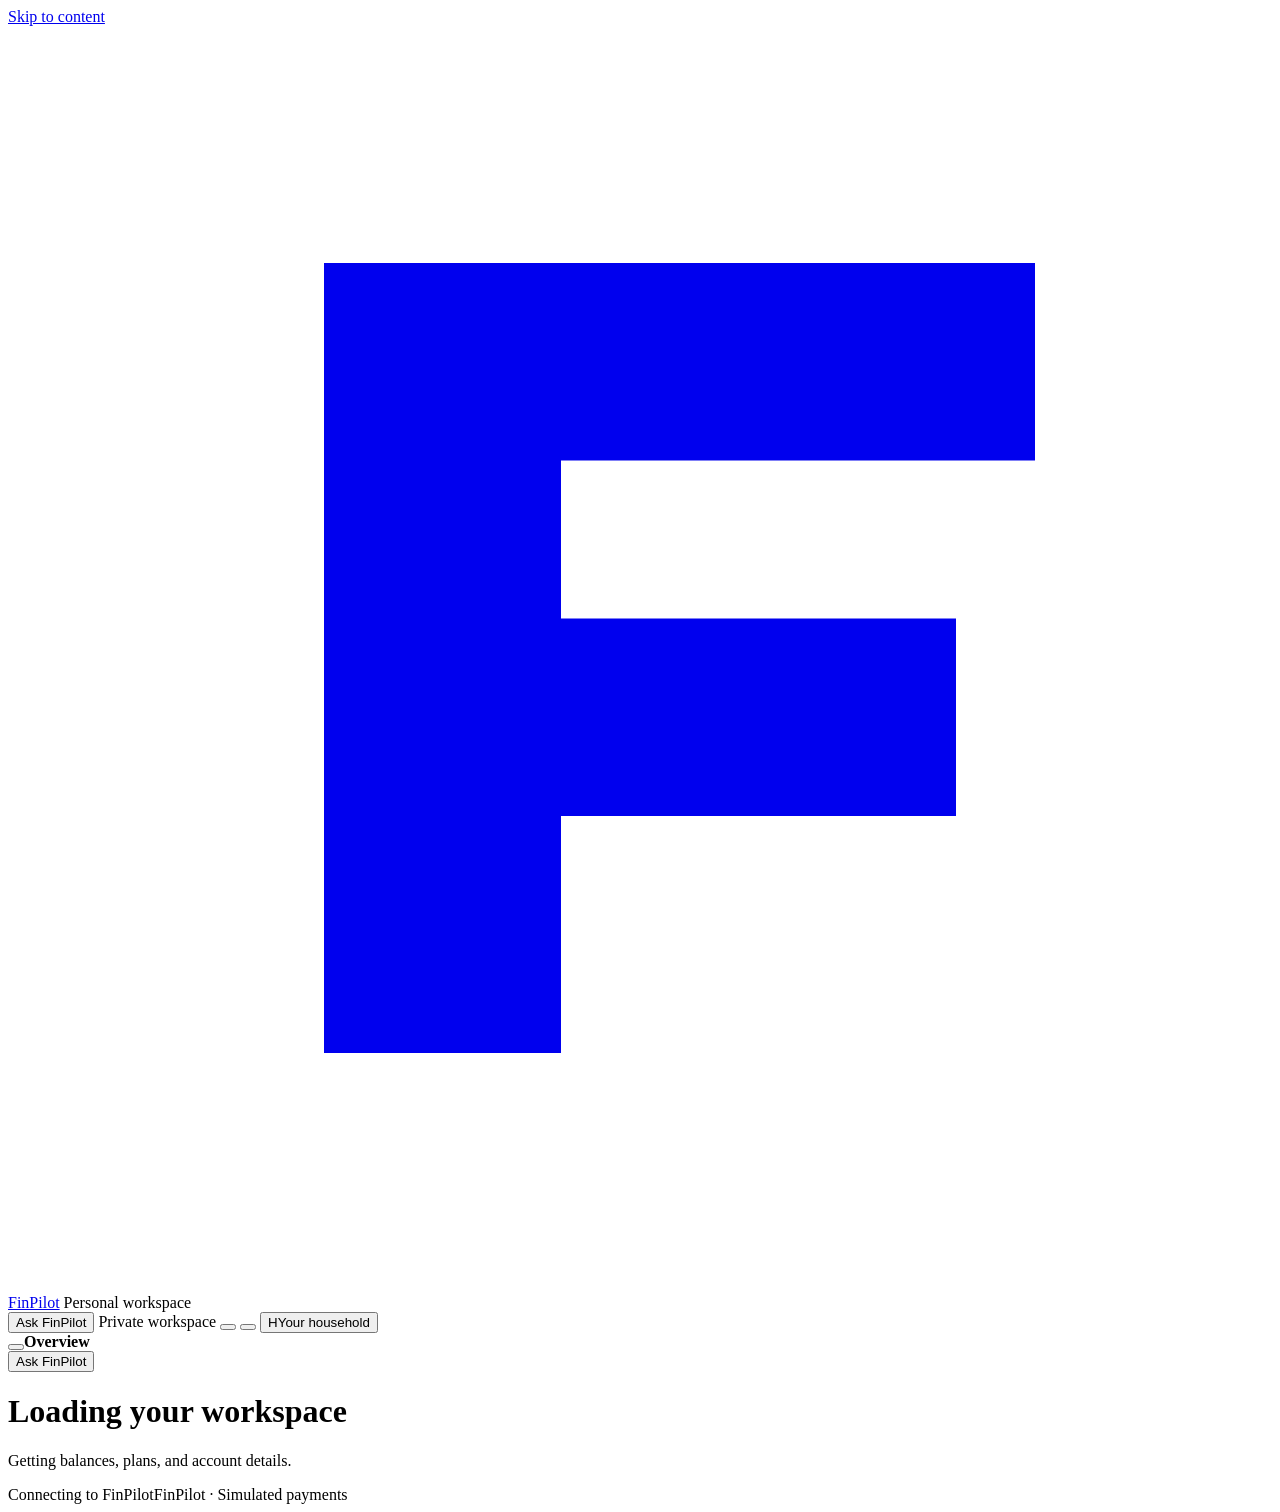
==== commit 3a2bdc9b: "feat: hosted multi-tenant release — auth, Postgres persistence, bank linking, Docker deployment Add " ====
--- a/finpilot/web/index.html
+++ b/finpilot/web/index.html
@@ -1,703 +1,121 @@
 <!doctype html>
 <html lang="en">
-<head>
-<meta charset="utf-8">
-<meta name="viewport" content="width=device-width, initial-scale=1">
-<title>FinPilot</title>
-<style>
-:root{
-  color-scheme: light;
-  --bg:#F4F5F2; --surface-1:#FCFCFB; --surface-2:#EDEFEA;
-  --text-primary:#12181A; --text-secondary:#54615F; --text-muted:#7E8A87;
-  --rule:#DBDFD8; --rule-strong:#BFC5BC;
-  --accent:#12545A; --accent-soft:#DCE9E8;
-  --good:#2E6B41; --warn:#8A5D07; --critical:#9B2C1B;
-  --good-soft:#DFEADF; --warn-soft:#F4E8CE; --critical-soft:#F4E0DB;
-  --series-1:#2a78d6; --series-2:#eb6834; --series-3:#1baf7a;
-  --series-4:#eda100; --series-5:#e87ba4;
-}
-@media (prefers-color-scheme: dark){
-  :root:not([data-theme="light"]){
-    color-scheme: dark;
-    --bg:#101413; --surface-1:#1a1a19; --surface-2:#212826;
-    --text-primary:#EAEDE8; --text-secondary:#A6B0AD; --text-muted:#7A8582;
-    --rule:#2A3230; --rule-strong:#3D4744;
-    --accent:#63B7B9; --accent-soft:#14383A;
-    --good:#82BA8A; --warn:#D9A94E; --critical:#E38A76;
-    --good-soft:#1C2C20; --warn-soft:#33280F; --critical-soft:#3A211B;
-    --series-1:#3987e5; --series-2:#d95926; --series-3:#199e70;
-    --series-4:#c98500; --series-5:#d55181;
-  }
-}
-:root[data-theme="dark"]{
-  color-scheme: dark;
-  --bg:#101413; --surface-1:#1a1a19; --surface-2:#212826;
-  --text-primary:#EAEDE8; --text-secondary:#A6B0AD; --text-muted:#7A8582;
-  --rule:#2A3230; --rule-strong:#3D4744;
-  --accent:#63B7B9; --accent-soft:#14383A;
-  --good:#82BA8A; --warn:#D9A94E; --critical:#E38A76;
-  --good-soft:#1C2C20; --warn-soft:#33280F; --critical-soft:#3A211B;
-  --series-1:#3987e5; --series-2:#d95926; --series-3:#199e70;
-  --series-4:#c98500; --series-5:#d55181;
-}
-*{box-sizing:border-box}
-body{margin:0;background:var(--bg);color:var(--text-primary);
-  font:15px/1.55 ui-sans-serif,system-ui,-apple-system,"Segoe UI",Roboto,sans-serif;
-  -webkit-font-smoothing:antialiased}
-.num{font-variant-numeric:tabular-nums;
-  font-family:ui-monospace,SFMono-Regular,"SF Mono",Menlo,monospace}
-h1,h2,h3{margin:0;font-weight:600;letter-spacing:-.01em}
-a{color:var(--accent)}
-button{font:inherit;cursor:pointer}
-:focus-visible{outline:2px solid var(--accent);outline-offset:2px;border-radius:3px}
-@media (prefers-reduced-motion:reduce){*{transition:none!important;animation:none!important}}
-
-header{background:var(--surface-1);border-bottom:1px solid var(--rule);
-  position:sticky;top:0;z-index:40}
-.hin{max-width:1240px;margin:0 auto;padding:12px 20px;display:flex;
-  align-items:center;gap:14px;flex-wrap:wrap}
-.brand{font-weight:600;letter-spacing:-.02em;font-size:17px}
-.brand span{color:var(--accent)}
-.meta{color:var(--text-muted);font-size:12.5px}
-.pill{font-size:11.5px;padding:3px 9px;border-radius:999px;white-space:nowrap;
-  background:var(--surface-2);color:var(--text-secondary)}
-.pill.on{background:var(--good-soft);color:var(--good)}
-.pill.off{background:var(--warn-soft);color:var(--warn)}
-.spacer{margin-left:auto}
-.ghost{background:transparent;border:1px solid var(--rule-strong);
-  color:var(--text-secondary);border-radius:6px;padding:5px 11px;font-size:13px}
-.ghost:hover{color:var(--text-primary);border-color:var(--text-secondary)}
-
-main{max-width:1240px;margin:0 auto;padding:22px 20px 70px}
-.grid{display:grid;gap:16px}
-.cols-2{grid-template-columns:repeat(auto-fit,minmax(400px,1fr))}
-.card{background:var(--surface-1);border:1px solid var(--rule);border-radius:10px;
-  padding:18px 20px}
-.card h2{font-size:15px;display:flex;align-items:baseline;gap:10px;margin-bottom:4px}
-.card .sub{color:var(--text-muted);font-size:12.5px;margin-bottom:14px}
-
-/* hero stats */
-.stats{display:grid;grid-template-columns:repeat(auto-fit,minmax(170px,1fr));
-  gap:1px;background:var(--rule);border:1px solid var(--rule);border-radius:10px;
-  overflow:hidden;margin-bottom:16px}
-.stat{background:var(--surface-1);padding:16px 18px}
-.stat .k{font-size:11.5px;letter-spacing:.05em;text-transform:uppercase;
-  color:var(--text-muted)}
-.stat .v{font-size:26px;font-weight:600;letter-spacing:-.02em;margin-top:6px}
-.stat .d{font-size:12px;color:var(--text-secondary);margin-top:4px}
-.stat.hero .v{color:var(--accent)}
-
-/* paycheck split */
-.pay{margin-bottom:18px}
-.payhead{display:flex;justify-content:space-between;align-items:baseline;
-  gap:12px;flex-wrap:wrap;margin-bottom:7px}
-.payhead .t{font-weight:600;font-size:14px}
-.payhead .r{color:var(--text-secondary);font-size:12.5px}
-.bar{display:flex;height:34px;border-radius:5px;overflow:hidden;
-  background:var(--surface-2);gap:2px}
-.seg{position:relative;display:flex;align-items:center;justify-content:center;
-  min-width:2px;transition:filter .12s}
-.seg:hover{filter:brightness(1.08)}
-.seg b{font-size:11.5px;color:#fff;font-weight:600;text-shadow:0 1px 2px rgba(0,0,0,.45);
-  padding:0 6px;white-space:nowrap;overflow:hidden}
-.legend{display:flex;flex-wrap:wrap;gap:5px 16px;margin-top:9px;font-size:12.5px;
-  color:var(--text-secondary)}
-.legend i{width:10px;height:10px;border-radius:2px;display:inline-block;
-  margin-right:6px;vertical-align:-1px}
-
-/* allocation table */
-table{width:100%;border-collapse:collapse;font-size:13.5px}
-th{text-align:left;font-size:11px;letter-spacing:.06em;text-transform:uppercase;
-  color:var(--text-muted);font-weight:600;padding:8px 10px 8px 0;
-  border-bottom:1px solid var(--rule-strong)}
-td{padding:9px 10px 9px 0;border-bottom:1px solid var(--rule);
-  color:var(--text-secondary);vertical-align:top}
-td.k{color:var(--text-primary)}
-td.r,th.r{text-align:right;padding-right:0}
-tr:last-child td{border-bottom:0}
-.tag{font-size:10.5px;padding:2px 6px;border-radius:3px;white-space:nowrap;
-  background:var(--surface-2);color:var(--text-secondary)}
-.tag.due{background:var(--critical-soft);color:var(--critical)}
-.tag.later{background:var(--surface-2);color:var(--text-muted)}
-.tag.prot{background:var(--accent-soft);color:var(--accent)}
-.reason{font-size:12px;color:var(--text-muted);margin-top:3px;max-width:52ch}
-.scroll{overflow-x:auto}
-.toggle{display:flex;gap:4px}
-.toggle button{background:transparent;border:1px solid var(--rule-strong);
-  color:var(--text-muted);border-radius:5px;padding:3px 9px;font-size:12px}
-.toggle button[aria-pressed=true]{background:var(--text-primary);
-  color:var(--surface-1);border-color:var(--text-primary)}
-[hidden]{display:none!important}
-
-/* chart */
-.chartwrap{position:relative}
-svg{display:block;width:100%;height:auto;overflow:visible}
-.tip{position:absolute;pointer-events:none;background:var(--surface-1);
-  border:1px solid var(--rule-strong);border-radius:6px;padding:7px 10px;
-  font-size:12.5px;box-shadow:0 4px 16px rgba(0,0,0,.14);white-space:nowrap;
-  z-index:5;color:var(--text-primary)}
-
-/* lists */
-.rows{display:flex;flex-direction:column}
-.row{display:flex;justify-content:space-between;gap:12px;padding:10px 0;
-  border-bottom:1px solid var(--rule);align-items:flex-start}
-.row:last-child{border-bottom:0}
-.row .l{min-width:0}
-.row .n{font-weight:500;font-size:14px}
-.row .s{font-size:12px;color:var(--text-muted);margin-top:2px}
-.row .v{text-align:right;white-space:nowrap;font-size:14px}
-.row .v small{display:block;font-size:11.5px;color:var(--text-muted);
-  font-weight:400}
-
-/* assistant */
-.chat{display:flex;flex-direction:column;height:520px}
-.log{flex:1;overflow-y:auto;display:flex;flex-direction:column;gap:12px;
-  padding-right:4px}
-.msg{max-width:92%}
-.msg.u{align-self:flex-end;background:var(--accent-soft);color:var(--text-primary);
-  padding:8px 12px;border-radius:10px 10px 2px 10px;font-size:14px}
-.msg.a{align-self:flex-start}
-.msg.a .body{background:var(--surface-2);padding:10px 13px;border-radius:10px 10px 10px 2px;
-  font-size:14px;white-space:pre-wrap}
-.msg.a .foot{display:flex;flex-wrap:wrap;gap:6px;margin-top:6px;align-items:center}
-.chip{font-size:10.5px;padding:2px 7px;border-radius:3px;background:var(--surface-2);
-  color:var(--text-muted)}
-.chip.state{background:var(--accent-soft);color:var(--accent)}
-.chip.ok{background:var(--good-soft);color:var(--good)}
-.chip.warn{background:var(--warn-soft);color:var(--warn)}
-.ev{margin-top:6px;font-size:12px}
-.ev summary{cursor:pointer;color:var(--text-muted)}
-.ev pre{background:var(--surface-2);padding:9px;border-radius:6px;overflow:auto;
-  max-height:230px;font-size:11.5px;margin:6px 0 0;color:var(--text-secondary)}
-.sugg{display:flex;flex-wrap:wrap;gap:6px;margin:10px 0}
-.sugg button{background:transparent;border:1px solid var(--rule-strong);
-  color:var(--text-secondary);border-radius:999px;padding:4px 11px;font-size:12.5px}
-.sugg button:hover{border-color:var(--accent);color:var(--accent)}
-.ask{display:flex;gap:8px;margin-top:10px}
-.ask input{flex:1;background:var(--bg);border:1px solid var(--rule-strong);
-  border-radius:7px;padding:9px 12px;font:inherit;font-size:14px;
-  color:var(--text-primary)}
-.ask button{background:var(--accent);color:var(--surface-1);border:0;
-  border-radius:7px;padding:9px 16px;font-weight:500}
-.ask button:disabled{opacity:.5;cursor:default}
-.note{font-size:12px;color:var(--text-muted);margin-top:8px;line-height:1.45}
-.empty{color:var(--text-muted);font-size:13.5px;padding:14px 0}
-@media (max-width:720px){ .chat{height:440px} .stat .v{font-size:22px} }
-</style>
-</head>
-<body data-palette="#2a78d6,#eb6834,#1baf7a,#eda100,#e87ba4">
-
-<header>
-  <div class="hin">
-    <div class="brand">Fin<span>Pilot</span></div>
-    <span class="meta" id="hhname">loading…</span>
-    <span class="pill" id="llmpill">model: checking…</span>
-    <div class="spacer"></div>
-    <button class="ghost" id="theme" type="button">Theme</button>
-    <button class="ghost" id="refresh" type="button">Refresh</button>
-  </div>
-</header>
-
-<main>
-  <div class="stats" id="stats"></div>
-
-  <div class="grid cols-2">
-    <section class="card" style="grid-column:1/-1">
-      <h2>Where this month's income goes
-        <div class="toggle spacer" role="group" aria-label="View">
-          <button type="button" id="v-chart" aria-pressed="true">Chart</button>
-          <button type="button" id="v-table" aria-pressed="false">Table</button>
+  <head>
+    <meta charset="utf-8" />
+    <meta name="viewport" content="width=device-width,initial-scale=1" />
+    <meta name="theme-color" content="#fafafa" />
+    <meta
+      name="description"
+      content="FinPilot financial workspace: accounts, paycheck planning, and a grounded AI assistant."
+    />
+    <title>FinPilot — Financial workspace</title>
+    <link rel="icon" href="/assets/favicon.svg" />
+    <link rel="stylesheet" href="/assets/base.css" />
+    <link rel="stylesheet" href="/assets/workspace.css" />
+    <link rel="stylesheet" href="/assets/theme.css" />
+    <script type="module" src="/assets/app.js"></script>
+  </head>
+  <body data-auth="loading">
+    <section id="auth-screen" class="auth-screen" hidden></section>
+    <a class="skip-link" href="#main">Skip to content</a>
+    <header class="masthead">
+      <div class="masthead-inner">
+        <a class="brand" href="#overview"
+          ><span class="brand-mark"
+            ><svg viewBox="0 0 32 32" aria-hidden="true">
+              <path
+                d="M8 26V6h18v5H14v4h10v5H14v6Z"
+                fill="currentColor"
+              /></svg></span
+          >FinPilot</a
+        >
+        <span class="masthead-divider"></span
+        ><span class="household-label">Personal workspace</span>
+        <div class="masthead-actions">
+          <button class="button masthead-ai" data-action="assistant">
+            <span data-icon="spark"></span>Ask FinPilot
+          </button>
+          <span class="prototype-label">Private workspace</span>
+          <button
+            class="icon-button workspace-refresh"
+            data-action="refresh"
+            aria-label="Refresh workspace"
+          >
+            <span data-icon="repeat"></span>
+          </button>
+          <button
+            class="icon-button notification"
+            data-detail="alerts"
+            aria-label="View items needing review"
+          >
+            <span data-icon="bell"></span><i hidden></i>
+          </button>
+          <button
+            class="profile"
+            data-detail="settings"
+            aria-label="Open workspace settings"
+          >
+            <span class="avatar small" id="household-avatar">H</span
+            ><span id="household-name">Your household</span
+            ><span data-icon="down"></span>
+          </button>
         </div>
-      </h2>
-      <div class="sub" id="plansub"></div>
-      <div id="paybars"></div>
-      <div class="legend" id="paylegend"></div>
-      <div id="paytable" hidden class="scroll"></div>
-      <p class="note" id="planrule"></p>
-    </section>
-
-    <section class="card" style="grid-column:1/-1">
-      <h2>Projected checking balance</h2>
-      <div class="sub" id="fcsub"></div>
-      <div class="chartwrap" id="fcwrap"></div>
-    </section>
-
-    <section class="card">
-      <h2>Accounts by how fast you can reach the money</h2>
-      <div class="sub">Classified by verified accessibility, not by appearance.</div>
-      <div class="rows" id="liq"></div>
-    </section>
-
-    <section class="card">
-      <h2>Coming up</h2>
-      <div class="sub" id="billsub"></div>
-      <div class="rows" id="bills"></div>
-    </section>
-
-    <section class="card">
-      <h2>Repayment plans under one budget</h2>
-      <div class="sub" id="debtsub"></div>
-      <div class="scroll" id="debt"></div>
-      <p class="note" id="debtnote"></p>
-    </section>
-
-    <section class="card">
-      <h2>Deposit protection</h2>
-      <div class="sub" id="covsub"></div>
-      <div class="rows" id="cov"></div>
-      <p class="note" id="covnote"></p>
-    </section>
-
-    <section class="card">
-      <h2>Automated rules</h2>
-      <div class="sub" id="autosub"></div>
-      <div class="rows" id="auto"></div>
-    </section>
-
-    <section class="card">
-      <h2>Account connections</h2>
-      <div class="sub" id="connsub"></div>
-      <div class="rows" id="conn"></div>
-    </section>
-
-    <section class="card">
-      <h2>Upcoming automated runs</h2>
-      <div class="sub" id="recsub"></div>
-      <div class="rows" id="rec"></div>
-    </section>
-
-    <section class="card">
-      <h2>Ask about your money</h2>
-      <div class="sub">Every figure comes from a calculation, never from the model.
-        Answers that add a number the calculators did not produce are rejected
-        automatically.</div>
-      <div class="chat">
-        <div class="log" id="log"></div>
-        <div class="sugg" id="sugg"></div>
-        <form class="ask" id="askform">
-          <input id="q" placeholder="How should I split my next paycheck?"
-                 autocomplete="off" aria-label="Ask a question">
-          <button type="submit" id="send">Ask</button>
-        </form>
       </div>
-    </section>
-  </div>
-</main>
-
-<script>
-const $ = s => document.querySelector(s);
-const money = m => (m && m.display) ? m.display : "—";
-const val = m => m ? parseFloat(m.amount) : 0;
-const esc = s => String(s == null ? "" : s)
-  .replace(/&/g,"&amp;").replace(/</g,"&lt;").replace(/>/g,"&gt;");
-
-/* ---- purpose -> categorical slot, fixed order, never cycled ---- */
-const GROUPS = [
-  {key:"required",  label:"Required debt & bills", slot:1,
-   purposes:["required_debt","card_statement","bill"]},
-  {key:"reserves",  label:"Protected reserves",    slot:2,
-   purposes:["emergency_reserve","annual_reserve","tax_reserve","buffer"]},
-  {key:"spending",  label:"Everyday spending",     slot:3, purposes:["spending"]},
-  {key:"investing", label:"Investment cash",       slot:4, purposes:["investment_cash"]},
-  {key:"extra",     label:"Extra principal",       slot:5,
-   purposes:["extra_principal","goal"]},
-];
-const groupOf = p => (GROUPS.find(g => g.purposes.includes(p)) || GROUPS[4]);
-const slotColor = n => `var(--series-${n})`;
-
-let DATA = null;
-
-async function load(){
-  const r = await fetch("/api/dashboard");
-  DATA = await r.json();
-  renderAll();
-}
-
-function renderAll(){
-  const d = DATA;
-  $("#hhname").textContent = `${d.household} · as of ${d.as_of}`;
-  const llm = d.llm || {};
-  const pill = $("#llmpill");
-  pill.textContent = llm.reachable
-    ? `model: ${llm.model} @ ${llm.runtime||"local"}`
-    : "model: not connected — answers come from the calculators";
-  pill.className = "pill " + (llm.reachable ? "on" : "off");
-
-  renderStats(d);
-  renderPlan(d.plan);
-  renderForecast(d.forecast);
-  renderLiquidity(d.liquidity);
-  renderBills(d.bills);
-  renderDebt(d.debt);
-  renderCoverage(d.coverage);
-  renderAutomation(d.automation);
-  renderConnections(d.connections);
-  renderRecurringActivity(d.recurring_activity);
-}
-
-/* ---------------- hero stats ---------------- */
-function renderStats(d){
-  const o = d.overview, a = d.allowance, b = d.buffer, bills = d.bills;
-  const monthlyRequired = (bills.obligations||[])
-    .filter(x=>x.required).reduce((s,x)=>s+val(x.amount),0);
-  const cash = val(o.total_cash) - val(o.protected_reserves);
-  const runway = monthlyRequired > 0
-    ? Math.floor(cash / (monthlyRequired/30)) : 0;
-  const items = [
-    {k:"Days of runway", v:String(runway), d:"Committed obligations funded from "
-      +"unreserved cash at the current rate", hero:true},
-    {k:"Safe to spend",  v:money(a.amount),
-     d:`through ${a.through} · set by the low point, not the ending balance`},
-    {k:"Cash",           v:money(o.total_cash),
-     d:`${money(o.protected_reserves)} of it is reserved`},
-    {k:"Debt",           v:money(o.total_debt), d:"across every liability on file"},
-    {k:"Net worth",      v:money(o.net_worth),
-     d:`includes ${money(o.estimated_assets)} of estimated assets`},
-  ];
-  $("#stats").innerHTML = items.map(i=>`
-    <div class="stat${i.hero?" hero":""}">
-      <div class="k">${esc(i.k)}</div>
-      <div class="v num">${esc(i.v)}</div>
-      <div class="d">${esc(i.d)}</div>
-    </div>`).join("");
-}
-
-/* ---------------- paycheck split ---------------- */
-function renderPlan(plan){
-  const pays = plan.paychecks || [];
-  $("#plansub").textContent =
-    `${plan.month} · targets ${money(plan.plan.total_target)} against expected income of `
-    + `${money(plan.plan.expected_income)}`;
-  $("#planrule").textContent = plan.rule || "";
-
-  const used = new Set();
-  const bars = pays.map(p => {
-    const funded = (p.allocations||[]).filter(a => val(a.amount) > 0);
-    const total = funded.reduce((s,a)=>s+val(a.amount),0) || 1;
-    const byGroup = {};
-    funded.forEach(a=>{
-      const g = groupOf(a.purpose);
-      byGroup[g.key] = byGroup[g.key] || {g, amount:0, items:[]};
-      byGroup[g.key].amount += val(a.amount);
-      byGroup[g.key].items.push(a);
-    });
-    const segs = GROUPS.filter(g=>byGroup[g.key]).map(g=>byGroup[g.key]);
-    segs.forEach(s=>used.add(s.g.key));
-    const short = (p.shortfalls||[]).length;
-    return `
-      <div class="pay">
-        <div class="payhead">
-          <span class="t">Paycheck ${esc(p.pay_date)} — ${esc(money(p.available))} in</span>
-          <span class="r">${esc(money(p.allocated))} allocated${
-            short ? ` · <span style="color:var(--critical)">${short} shortfall</span>` : ""}</span>
+    </header>
+    <aside class="sidebar" aria-label="Main navigation">
+      <nav id="navigation"></nav>
+    </aside>
+    <div class="app-shell">
+      <header class="topbar">
+        <div class="breadcrumb">
+          <button
+            class="icon-button mobile-menu"
+            data-action="menu"
+            aria-label="Open navigation"
+            aria-expanded="false"
+            aria-controls="navigation"
+          >
+            <span data-icon="menu"></span></button
+          ><strong id="breadcrumb">Overview</strong>
         </div>
-        <div class="bar">${segs.map(s=>{
-          const pct = (s.amount/total)*100;
-          const label = pct > 11 ? `<b>${s.g.label.split(" ")[0]} $${Math.round(s.amount).toLocaleString()}</b>` : "";
-          return `<div class="seg" style="width:${pct}%;background:${slotColor(s.g.slot)}"
-            title="${esc(s.g.label)}: $${s.amount.toFixed(2)} (${pct.toFixed(1)}%)">${label}</div>`;
-        }).join("")}</div>
-      </div>`;
-  }).join("");
-  $("#paybars").innerHTML = bars || `<p class="empty">No income events this month.</p>`;
-  $("#paylegend").innerHTML = GROUPS.filter(g=>used.has(g.key)).map(g=>
-    `<span><i style="background:${slotColor(g.slot)}"></i>${esc(g.label)}</span>`).join("");
-
-  // table view — also the relief for the light-mode contrast warning
-  const rows = [];
-  pays.forEach(p=>{
-    (p.allocations||[]).forEach(a=>{
-      const funded = val(a.amount) > 0;
-      const tag = a.urgency === "due_before_next_income"
-        ? `<span class="tag due">due before next pay</span>`
-        : a.status === "deferred" ? `<span class="tag later">next paycheck</span>`
-        : a.urgency === "protected_floor" ? `<span class="tag prot">protected</span>` : "";
-      rows.push(`<tr>
-        <td class="k">${esc(a.name)}${tag?" "+tag:""}
-          <div class="reason">${esc(a.reason)}</div></td>
-        <td>${esc(a.due_date||"—")}</td>
-        <td class="r num">${esc(p.pay_date.slice(8))}</td>
-        <td class="r num" style="color:${funded?"var(--text-primary)":"var(--text-muted)"}">
-          ${esc(money(a.amount))}</td>
-        <td class="r num">${esc(money(a.monthly_target))}</td>
-      </tr>`);
-    });
-  });
-  $("#paytable").innerHTML = `<table>
-    <thead><tr><th>Destination</th><th>Due</th><th class="r">Pay day</th>
-      <th class="r">Allocated</th><th class="r">Monthly target</th></tr></thead>
-    <tbody>${rows.join("")}</tbody></table>`;
-}
-
-$("#v-chart").onclick = () => setView(true);
-$("#v-table").onclick = () => setView(false);
-function setView(chart){
-  $("#v-chart").setAttribute("aria-pressed", String(chart));
-  $("#v-table").setAttribute("aria-pressed", String(!chart));
-  $("#paybars").hidden = !chart; $("#paylegend").hidden = !chart;
-  $("#paytable").hidden = chart;
-}
-
-/* ---------------- forecast line chart ---------------- */
-function renderForecast(fc){
-  const pts = (fc.daily||[]).map(d=>({d:d.date, v:parseFloat(d.closing)}));
-  if(!pts.length){ $("#fcwrap").innerHTML = `<p class="empty">No forecast.</p>`; return; }
-  const lp = fc.low_point || {};
-  $("#fcsub").textContent =
-    `${fc.account_name} · low point ${money(lp.balance)} on ${lp.date}`
-    + ((fc.negative_days||[]).length ? ` · goes negative on ${fc.negative_days[0]}`
-                                     : " · stays positive through the window");
-
-  const W=900, H=230, P={t:14,r:16,b:26,l:62};
-  const xs = i => P.l + (i/(pts.length-1))*(W-P.l-P.r);
-  const lo = Math.min(0, ...pts.map(p=>p.v)), hi = Math.max(...pts.map(p=>p.v));
-  const pad = (hi-lo)*0.12 || 100;
-  const y0 = lo-pad, y1 = hi+pad;
-  const ys = v => P.t + (1-(v-y0)/(y1-y0))*(H-P.t-P.b);
-  const ticks = [y0, y0+(y1-y0)/2, y1].map(v=>Math.round(v/100)*100);
-  const line = pts.map((p,i)=>`${i?"L":"M"}${xs(i).toFixed(1)},${ys(p.v).toFixed(1)}`).join("");
-  const area = `${line}L${xs(pts.length-1).toFixed(1)},${ys(y0).toFixed(1)}`
-             + `L${xs(0).toFixed(1)},${ys(y0).toFixed(1)}Z`;
-  const lowIdx = pts.reduce((b,p,i)=>p.v<pts[b].v?i:b,0);
-
-  $("#fcwrap").innerHTML = `
-  <svg viewBox="0 0 ${W} ${H}" role="img"
-       aria-label="Projected daily checking balance; low point ${money(lp.balance)} on ${lp.date}">
-    <defs><linearGradient id="fg" x1="0" y1="0" x2="0" y2="1">
-      <stop offset="0%" stop-color="var(--series-1)" stop-opacity=".22"/>
-      <stop offset="100%" stop-color="var(--series-1)" stop-opacity="0"/>
-    </linearGradient></defs>
-    ${ticks.map(t=>`<g>
-      <line x1="${P.l}" x2="${W-P.r}" y1="${ys(t)}" y2="${ys(t)}"
-            stroke="var(--rule)" stroke-width="1"/>
-      <text x="${P.l-10}" y="${ys(t)+4}" text-anchor="end" font-size="11"
-            fill="var(--text-muted)">$${t.toLocaleString()}</text></g>`).join("")}
-    ${y0<0?`<line x1="${P.l}" x2="${W-P.r}" y1="${ys(0)}" y2="${ys(0)}"
-       stroke="var(--critical)" stroke-width="1" stroke-dasharray="3 3"/>`:""}
-    <path d="${area}" fill="url(#fg)"/>
-    <path d="${line}" fill="none" stroke="var(--series-1)" stroke-width="2"
-          stroke-linejoin="round" stroke-linecap="round"/>
-    <circle cx="${xs(lowIdx)}" cy="${ys(pts[lowIdx].v)}" r="4.5"
-            fill="var(--series-1)" stroke="var(--surface-1)" stroke-width="2"/>
-    <text x="${xs(lowIdx)}" y="${ys(pts[lowIdx].v)-11}" text-anchor="middle"
-          font-size="11.5" font-weight="600" fill="var(--text-primary)">
-      low $${Math.round(pts[lowIdx].v).toLocaleString()}</text>
-    <text x="${P.l}" y="${H-6}" font-size="11" fill="var(--text-muted)">${pts[0].d}</text>
-    <text x="${W-P.r}" y="${H-6}" text-anchor="end" font-size="11"
-          fill="var(--text-muted)">${pts[pts.length-1].d}</text>
-    <line id="cross" x1="0" x2="0" y1="${P.t}" y2="${H-P.b}" stroke="var(--rule-strong)"
-          stroke-width="1" opacity="0"/>
-    <rect x="${P.l}" y="${P.t}" width="${W-P.l-P.r}" height="${H-P.t-P.b}"
-          fill="transparent" id="hit"/>
-  </svg><div class="tip" id="tip" style="display:none"></div>`;
-
-  const svg = $("#fcwrap svg"), tip = $("#tip"), cross = $("#cross");
-  $("#hit").addEventListener("pointermove", e=>{
-    const box = svg.getBoundingClientRect();
-    const px = (e.clientX-box.left)/box.width*W;
-    let i = Math.round((px-P.l)/((W-P.l-P.r)/(pts.length-1)));
-    i = Math.max(0, Math.min(pts.length-1, i));
-    cross.setAttribute("x1", xs(i)); cross.setAttribute("x2", xs(i));
-    cross.setAttribute("opacity", ".9");
-    tip.style.display="block";
-    tip.innerHTML = `<b>${pts[i].d}</b><br>$${pts[i].v.toLocaleString(undefined,
-      {minimumFractionDigits:2, maximumFractionDigits:2})}`;
-    const wrapBox = $("#fcwrap").getBoundingClientRect();
-    tip.style.left = Math.min(wrapBox.width-150,
-      Math.max(0, (xs(i)/W)*wrapBox.width - 60)) + "px";
-    tip.style.top = ((ys(pts[i].v)/H)*wrapBox.height - 52) + "px";
-  });
-  $("#hit").addEventListener("pointerleave", ()=>{
-    tip.style.display="none"; cross.setAttribute("opacity","0"); });
-}
-
-/* ---------------- lists ---------------- */
-function renderLiquidity(l){
-  $("#liq").innerHTML = (l.tiers||[]).map(t=>`
-    <div class="row"><div class="l">
-      <div class="n">${esc(t.name)}</div>
-      <div class="s">${esc(t.treatment)}</div></div>
-      <div class="v num">${esc(money(t.available))}
-        <small>${esc(t.tier_label||t.tier)}</small></div></div>`).join("")
-    || `<p class="empty">No accounts.</p>`;
-}
-
-function renderBills(b){
-  $("#billsub").textContent =
-    `${b.count} obligations totalling ${money(b.total_due)} in ${b.window_days} days`;
-  $("#bills").innerHTML = (b.obligations||[]).slice(0,10).map(o=>`
-    <div class="row"><div class="l">
-      <div class="n">${esc(o.name)}</div>
-      <div class="s">${esc(o.due_date)} · in ${o.days_away} days · from
-        ${esc(o.funding_account)} · ${esc(o.execution_owner.replace(/_/g," "))}
-        ${o.amount_confirmed?"":" · amount estimated"}</div></div>
-      <div class="v num">${esc(money(o.amount))}</div></div>`).join("")
-    || `<p class="empty">Nothing due in this window.</p>`;
-}
-
-function renderDebt(d){
-  if(d.error){ $("#debt").innerHTML = `<p class="empty">${esc(d.error)}</p>`; return; }
-  $("#debtsub").textContent =
-    `Budget ${money(d.budget)} — ${money(d.required_total)} required, `
-    + `${money(d.extra)} extra`;
-  $("#debtnote").textContent = d.objective_note || "";
-  $("#debt").innerHTML = `<table>
-    <thead><tr><th>Plan</th><th>First payoff</th><th class="r">Clears in</th>
-      <th class="r">Total interest</th><th class="r">vs lowest cost</th></tr></thead>
-    <tbody>${(d.results||[]).map(r=>{
-      const prem = val(r.interest_premium_vs_lowest_cost);
-      return `<tr>
-        <td class="k">${esc(r.label)}</td>
-        <td>${r.first_payoff ? esc(r.first_payoff.debt)+" · month "+r.first_payoff.month : "—"}</td>
-        <td class="r num">${r.months_to_clear} mo</td>
-        <td class="r num">${esc(money(r.total_interest))}</td>
-        <td class="r num" style="color:${prem>0?"var(--warn)":"var(--good)"}">
-          ${prem>0?"+"+esc(money(r.interest_premium_vs_lowest_cost)):"benchmark"}</td>
-      </tr>`;}).join("")}</tbody></table>`;
-}
-
-function renderCoverage(c){
-  const un = val(c.total_uncovered);
-  $("#covsub").innerHTML = un > 0
-    ? `<span style="color:var(--critical)">${esc(money(c.total_uncovered))} estimated uncovered</span>`
-    : `All estimated deposits sit within their category limits`;
-  $("#cov").innerHTML = (c.buckets||[]).map(b=>{
-    const u = val(b.uncovered);
-    return `<div class="row"><div class="l">
-      <div class="n">${esc(b.institution_name)}</div>
-      <div class="s">${esc(b.category)} · ${esc(b.regime)} · limit ${esc(money(b.limit))}
-        ${val(b.via_sweep)>0?` · ${esc(money(b.via_sweep))} through a sweep program`:""}</div></div>
-      <div class="v num">${esc(money(b.total))}
-        <small style="color:${u>0?"var(--critical)":"var(--text-muted)"}">
-          ${u>0?esc(money(b.uncovered))+" uncovered":"fully covered"}</small></div></div>`;
-  }).join("") || `<p class="empty">No deposit accounts.</p>`;
-  $("#covnote").textContent = (c.caveats||[])[0] || "";
-}
-
-function renderAutomation(a){
-  const active = (a.policies||[]).filter(p=>!p.paused);
-  $("#autosub").textContent = `${active.length} active of ${a.policies.length}`
-    + (a.globally_paused ? " · all future runs are paused" : "");
-  $("#auto").innerHTML = active.map(p=>`
-    <div class="row"><div class="l">
-      <div class="n">${esc(p.name)}</div>
-      <div class="s">to ${esc(p.destination)} · ${esc(p.authorization)} authorization
-        ${p.per_run_cap?` · capped at ${esc(money(p.per_run_cap))} per run`:""}
-        ${p.authorized?"":" · not yet authorized"}</div></div>
-      <div class="v num">${val(p.amount)>0?esc(money(p.amount)):"—"}
-        <small>${val(p.amount)>0?"priority "+p.priority:"target already met"}</small>
-      </div></div>`).join("")
-    || `<p class="empty">No rules configured.</p>`;
-}
-
-function renderConnections(c){
-  if(!c) return;
-  const bad = c.unhealthy_count||0;
-  $("#connsub").textContent = bad
-    ? `${bad} of ${c.accounts.length} need attention`
-    : `All ${c.accounts.length} accounts connected`;
-  const rows = bad ? c.accounts.filter(a=>!a.healthy) : c.accounts;
-  $("#conn").innerHTML = rows.map(a=>`
-    <div class="row"><div class="l">
-      <div class="n">${esc(a.name)}</div>
-      <div class="s">${esc(a.institution||"")}${a.last_synced_at?
-        ` · last synced ${esc(a.last_synced_at.slice(0,10))}`:""}</div></div>
-      <div class="v"><span class="chip ${a.healthy?"ok":"warn"}">
-        ${a.healthy?"connected":esc(a.issue||"needs attention")}</span></div></div>`
-  ).join("") || `<p class="empty">No accounts.</p>`;
-}
-
-function renderRecurringActivity(r){
-  if(!r) return;
-  const blocked = r.will_not_run||[];
-  $("#recsub").textContent =
-    `${r.upcoming_runs.length} occurrence(s) in the next ${r.horizon_days} days`
-    + (blocked.length ? ` · ${blocked.length} won't run as scheduled` : "");
-  const show = (blocked.length ? blocked : r.upcoming_runs).slice(0, 10);
-  $("#rec").innerHTML = show.map(u=>`
-    <div class="row"><div class="l">
-      <div class="n">${esc(u.name)}</div>
-      <div class="s">${esc(u.date)} · ${esc(u.amount_note)}
-        ${u.reason_if_not?` · ${esc(u.reason_if_not)}`:""}</div></div>
-      <div class="v"><span class="chip ${u.will_run?"ok":"warn"}">
-        ${u.will_run?"on track":"won't run"}</span></div></div>`
-  ).join("") || `<p class="empty">No upcoming occurrences.</p>`;
-  if(r.unresolved_policies && r.unresolved_policies.length){
-    $("#rec").innerHTML += r.unresolved_policies.map(u=>`
-      <div class="row"><div class="l">
-        <div class="n">${esc(u.name)}</div>
-        <div class="s">unresolved · ${esc(u.issue)}</div></div>
-        <div class="v"><span class="chip warn">needs authorization</span></div></div>`
-    ).join("");
-  }
-}
-
-/* ---------------- assistant ---------------- */
-async function suggestions(){
-  const r = await fetch("/api/ask/suggestions"); const d = await r.json();
-  $("#sugg").innerHTML = d.suggestions.map(s=>
-    `<button type="button">${esc(s)}</button>`).join("");
-  $("#sugg").querySelectorAll("button").forEach(b=>{
-    b.onclick = () => { $("#q").value = b.textContent; ask(); };
-  });
-}
-
-function bubble(cls, html){
-  const el = document.createElement("div");
-  el.className = "msg " + cls; el.innerHTML = html;
-  $("#log").appendChild(el); $("#log").scrollTop = $("#log").scrollHeight;
-  return el;
-}
-
-async function ask(){
-  const q = $("#q").value.trim(); if(!q) return;
-  $("#q").value = ""; $("#send").disabled = true;
-  bubble("u", esc(q));
-  const pending = bubble("a", `<div class="body">Working…</div>`);
-  try{
-    const r = await fetch("/api/ask", {method:"POST",
-      headers:{"Content-Type":"application/json"},
-      body: JSON.stringify({question:q})});
-    const d = await r.json();
-    const gOk = d.grounding && d.grounding.ok;
-    const chips = [
-      d.state !== "informational"
-        ? `<span class="chip state">${esc(d.state.replace(/_/g," "))}</span>` : "",
-      `<span class="chip">${esc(d.intent)}</span>`,
-      (d.tools_called||[]).map(t=>`<span class="chip">${esc(t)}</span>`).join(""),
-      d.used_model
-        ? `<span class="chip ok">model wrote it · ${d.grounding.checked||0} figures verified</span>`
-        : `<span class="chip warn">${gOk===false?"model output rejected — ":""}calculator wording</span>`,
-      `<span class="chip">${d.latency_ms}ms</span>`,
-    ].join("");
-    pending.innerHTML =
-      `<div class="body">${esc(d.answer)}</div>
-       <div class="foot">${chips}</div>
-       <details class="ev"><summary>Show the calculation this came from</summary>
-         <pre>${esc(JSON.stringify(d.evidence, null, 2).slice(0, 9000))}</pre></details>`;
-  }catch(e){
-    pending.innerHTML = `<div class="body">The request failed: ${esc(e.message)}. `
-      + `Nothing was calculated or changed.</div>`;
-  }
-  $("#send").disabled = false; $("#q").focus();
-  $("#log").scrollTop = $("#log").scrollHeight;
-}
-
-$("#askform").addEventListener("submit", e => { e.preventDefault(); ask(); });
-$("#refresh").onclick = load;
-$("#theme").onclick = () => {
-  const cur = document.documentElement.getAttribute("data-theme");
-  const next = cur === "dark" ? "light" : "dark";
-  document.documentElement.setAttribute("data-theme", next);
-  try{ localStorage.setItem("finpilot-theme", next); }catch(e){}
-  if(DATA) renderForecast(DATA.forecast);
-};
-try{
-  const saved = localStorage.getItem("finpilot-theme");
-  if(saved) document.documentElement.setAttribute("data-theme", saved);
-}catch(e){}
-
-load(); suggestions();
-</script>
-</body>
+        <button class="button topbar-ask" data-action="assistant">
+          <span data-icon="spark"></span>Ask FinPilot
+        </button>
+      </header>
+      <main id="main" tabindex="-1" aria-busy="true">
+        <div class="loading-state">
+          <span class="loading-dot"></span>
+          <h1>Loading your workspace</h1>
+          <p>Getting balances, plans, and account details.</p>
+        </div>
+      </main>
+      <footer>
+        <span id="footer-status">Connecting to FinPilot</span
+        ><span>FinPilot · Simulated payments</span>
+      </footer>
+    </div>
+    <dialog
+      id="detail-dialog"
+      class="detail-dialog"
+      aria-labelledby="detail-title"
+    >
+      <div class="detail-top">
+        <span class="eyebrow">A CLOSER LOOK</span
+        ><button
+          class="icon-button"
+          data-action="close-detail"
+          aria-label="Close details"
+        >
+          <span data-icon="close"></span>
+        </button>
+      </div>
+      <div id="detail-body"></div>
+    </dialog>
+    <dialog
+      id="assistant-dialog"
+      class="assistant-dialog"
+      aria-labelledby="assistant-title"
+    ></dialog>
+    <div id="toast" class="toast" role="status" hidden></div>
+  </body>
 </html>
